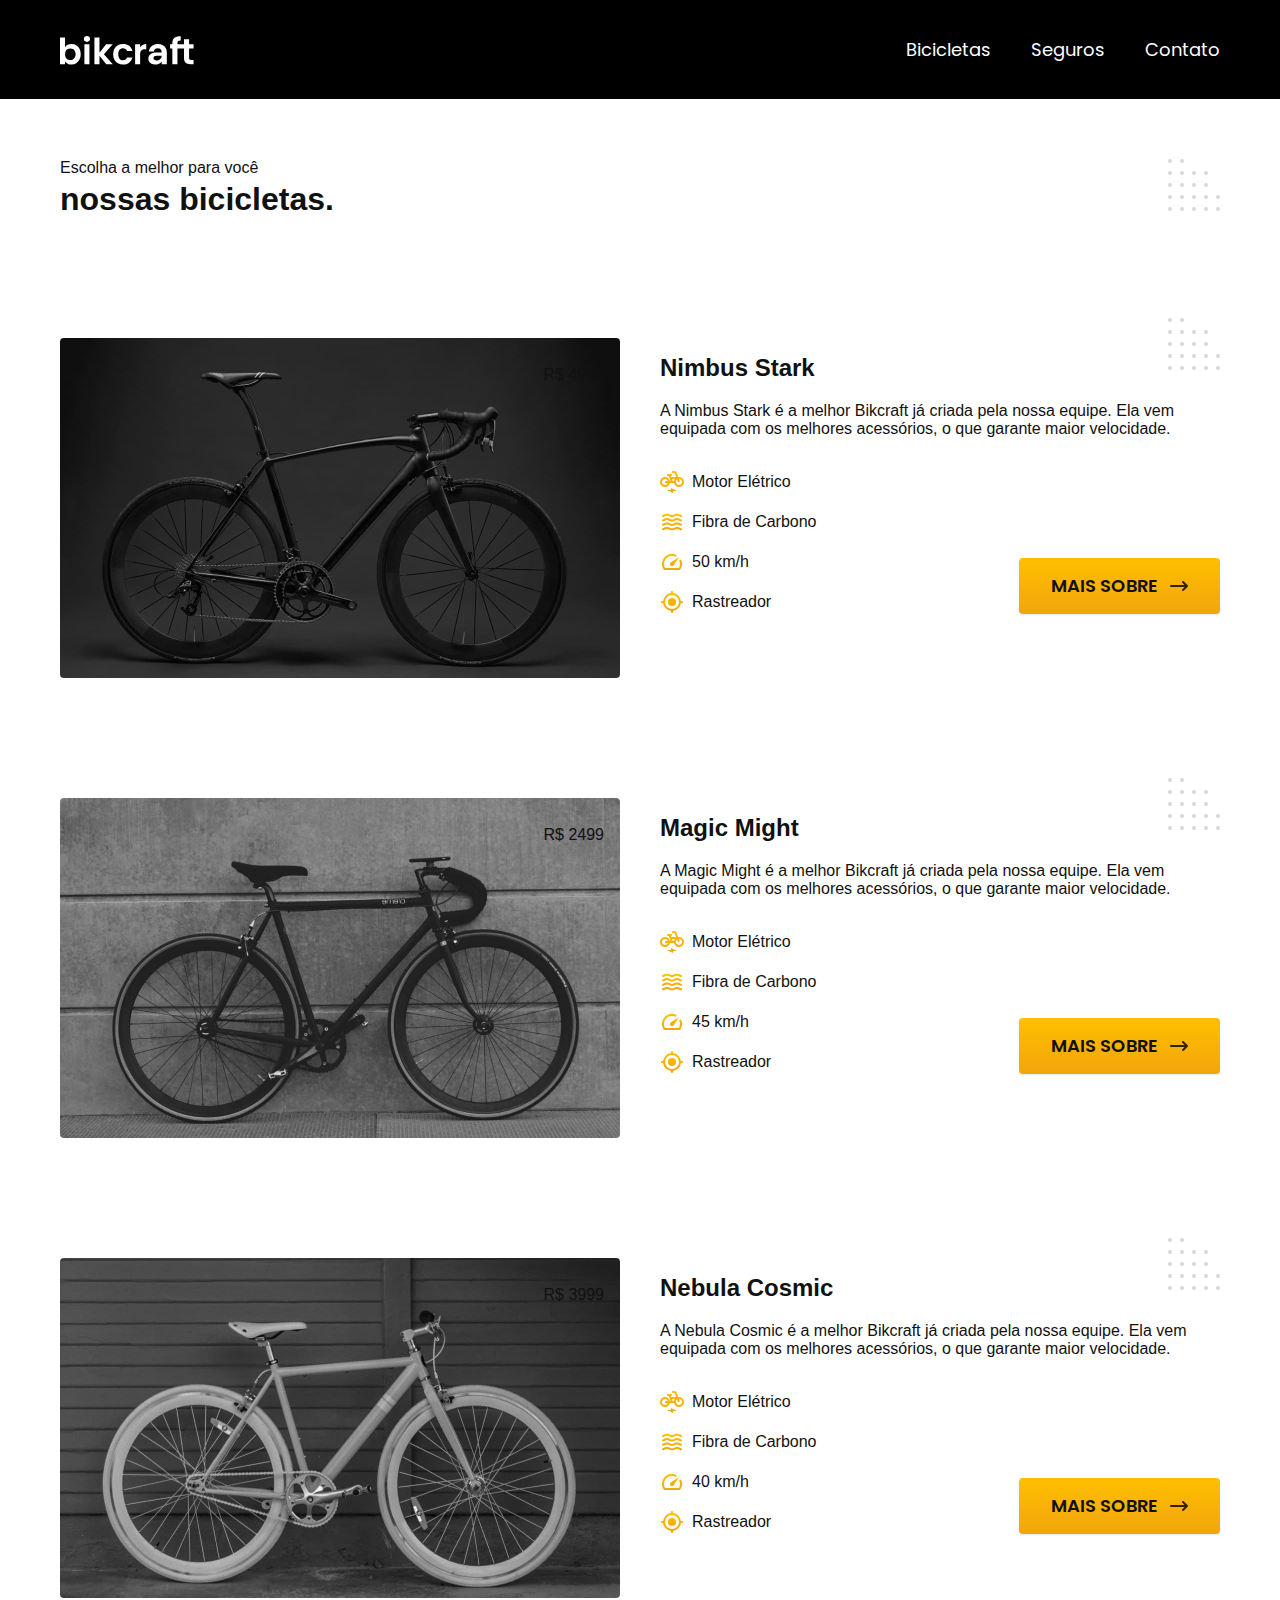
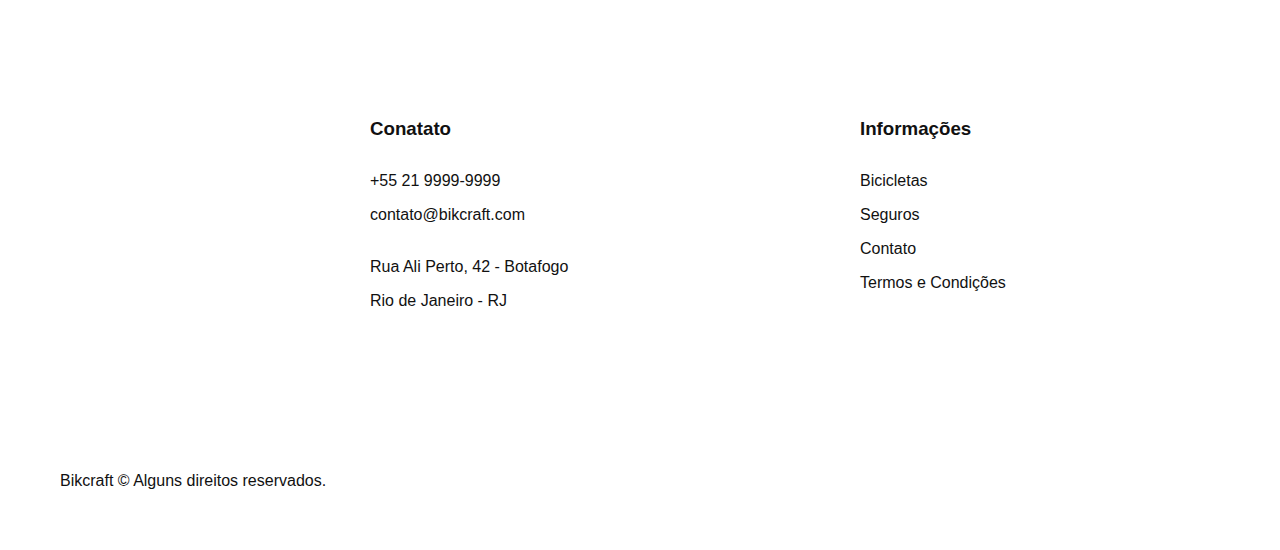
==== bicicletas.html @ 782e86a0 "decoracao" ====
<!DOCTYPE html>

<html lang="pt-br">

<head>
  <meta charset="UTF-8">
  <meta name="viewport" content="width=device-width, initial-scale=1.0">
  <title>Bicicletas | Bikcraft</title>
  <meta name="description" content="Bicicletas.">

  <link rel="stylesheet" href="./css/style.css">

  <link rel="preconnect" href="https://fonts.googleapis.com">
  <link rel="preconnect" href="https://fonts.gstatic.com" crossorigin>
  <link href="https://fonts.googleapis.com/css2?family=Fira+Sans:wght@400;700&family=Merriweather:ital,wght@1,900&family=Poppins:wght@400;600&family=Roboto:wght@400;500&display=swap" rel="stylesheet">

</head>

<body id="bicicletas">
  <header class="header-bg">
    <div class="header container">
      <a href="./">
        <img src="./img/bikcraft.svg" alt="Bikcraft">
      </a>
      <nav aria-laber="primaria">
        <ul class="header-menu font-1-m cor-0">
          <li><a href="./bicicletas.html">Bicicletas</a></li>
          <li><a href="./seguros.html">Seguros</a></li>
          <li><a href="./contato.html">Contato</a></li>
        </ul>
      </nav>
    </div>
  </header>

  <main>
    <div class="titulo-bg">
      <div class="titulo container">
        <p class="font-2-l-b cor-5">Escolha a melhor para você</p>
        <h1 class="font-1-xxl cor-0">nossas bicicletas<span class="cor-p1">.</span></h1>
      </div>
    </div>

      <div class="bicicletas container">
        <div class="bicicletas-imagem">
          <img src="./img/bicicletas/nimbus.jpg" alt="Bicicleta preta">
          <span class="font-2-m cor-0">R$ 4999</span>
        </div>
        <div class="bicicletas-conteudo">
          <h2 class="font-1-xl">Nimbus Stark</h2>
          <p class="font-2-s cor-8">A Nimbus Stark é a melhor Bikcraft já criada pela nossa equipe. Ela vem equipada com os melhores acessórios, o que garante maior velocidade.</p>
          <ul class="font-1-m cor-8">
            <li><img src="./img/icones/eletrica.svg" alt="">Motor Elétrico</li>
            <li><img src="./img/icones/carbono.svg" alt="">Fibra de Carbono</li>
            <li><img src="./img/icones/velocidade.svg" alt="">50 km/h</li>
            <li><img src="./img/icones/rastreador.svg" alt="">Rastreador</li>
          </ul>
          <a class="botao seta" href="./bicicletas/nimbus.html">Mais Sobre</a>
        </div>
      </div>
    
    <div class="bicicletas-bg">
      <div class="bicicletas container">
        <div class="bicicletas-imagem">
          <img src="./img/bicicletas/magic.jpg" alt="Bicicleta preta">
          <span class="font-2-m cor-0">R$ 2499</span>
        </div>
        <div class="bicicletas-conteudo">
          <h2 class="font-1-xl cor-0">Magic Might</h2>
          <p class="font-2-s cor-5">A Magic Might é a melhor Bikcraft já criada pela nossa equipe. Ela vem equipada com os melhores acessórios, o que garante maior velocidade.</p>
          <ul class="font-1-m cor-5">
            <li><img src="./img/icones/eletrica.svg" alt="">Motor Elétrico</li>
            <li><img src="./img/icones/carbono.svg" alt="">Fibra de Carbono</li>
            <li><img src="./img/icones/velocidade.svg" alt="">45 km/h</li>
            <li><img src="./img/icones/rastreador.svg" alt="">Rastreador</li>
          </ul>
          <a class="botao seta" href="./bicicletas/magic.html">Mais Sobre</a>
        </div>
      </div>
    </div>

      <div class="bicicletas container">
        <div class="bicicletas-imagem">
          <img src="./img/bicicletas/nebula.jpg" alt="Bicicleta preta">
          <span class="font-2-m cor-0">R$ 3999</span>
        </div>
        <div class="bicicletas-conteudo">
          <h2 class="font-1-xl">Nebula Cosmic</h2>
          <p class="font-2-s cor-8">A Nebula Cosmic é a melhor Bikcraft já criada pela nossa equipe. Ela vem equipada com os melhores acessórios, o que garante maior velocidade.</p>
          <ul class="font-1-m cor-8">
            <li><img src="./img/icones/eletrica.svg" alt="">Motor Elétrico</li>
            <li><img src="./img/icones/carbono.svg" alt="">Fibra de Carbono</li>
            <li><img src="./img/icones/velocidade.svg" alt="">40 km/h</li>
            <li><img src="./img/icones/rastreador.svg" alt="">Rastreador</li>
          </ul>
          <a class="botao seta" href="./bicicletas/nebula.html">Mais Sobre</a>
        </div>
      </div>
    
  </main>

  <footer class="footer-bg">
    <div class="footer container">
      <img src="./img/bikcraft.svg" alt="Bikcraft">
      <div class="footer-contato">
        <h3 class="font-2-l-b cor-0">Conatato</h3>
        <ul class="font-2-m cor-5">
          <li><a href="tel:+552199999999">+55 21 9999-9999</a></li>
          <li><a href="mailto:contato@bikcraft.com">contato@bikcraft.com</a></li>
          <li>Rua Ali Perto, 42 - Botafogo</li>
          <li>Rio de Janeiro - RJ</li>
        </ul>
        <div class="footer-redes">
          <a href="./">
            <img src="./img/redes/instagram.svg" alt="Instagram">
          </a>
          <a href="./">
            <img src="./img/redes/facebook.svg" alt="Facebook">
          </a>
          <a href="./">
            <img src="./img/redes/youtube.svg" alt="Youtube">
          </a>
        </div>
      </div>
      <div class="footer-informacoes">
        <h3 class="font-2-l-b cor-0">Informações</h3>
        <nav>
          <ul class="font-1-m cor-5">
            <li><a href="./bicicletas.html">Bicicletas</a></li>
            <li><a href="./seguros.html">Seguros</a></li>
            <li><a href="./contato.html">Contato</a></li>
            <li><a href="./termos.html">Termos e Condições</a></li>
          </ul>
        </nav>
      </div>
      <p class="footer-copy font-2-m cor-6">Bikcraft © Alguns direitos reservados.</p>
    </div>
  </footer>
</body>



</html>
---- css/style.css ----
@import "./global/global.css";
@import ".//utilidades/tipografia.css";
@import ".//utilidades/cores.css";

@import "./global/header.css";
@import "./global/footer.css";

/* Utilidades */
@import "./utilidades/componentes.css";
@import "./utilidades/formulario.css";

/* Home */
@import "./home/introducao.css";
@import "./home/tecnologia.css";
@import "./home/parceiros.css";
@import "./home/depoimento.css";

/* Bicicletas */
@import "./bicicletas.css/bicicletas-lista.css";
@import "./bicicletas.css/bicicletas.css";

/* Bicicleta */
@import "./bicicleta.css/bicicleta.css";
@import "./bicicleta.css/seguro.css";

/* Seguros */
@import "./seguros/seguros.css";
@import "./seguros/vantagens.css";
@import "./seguros/perguntas.css";

/* Contato */
@import "./contato/contato.css";
@import "./contato/lojas.css";

/* Termos */
@import "./termos/termos.css";
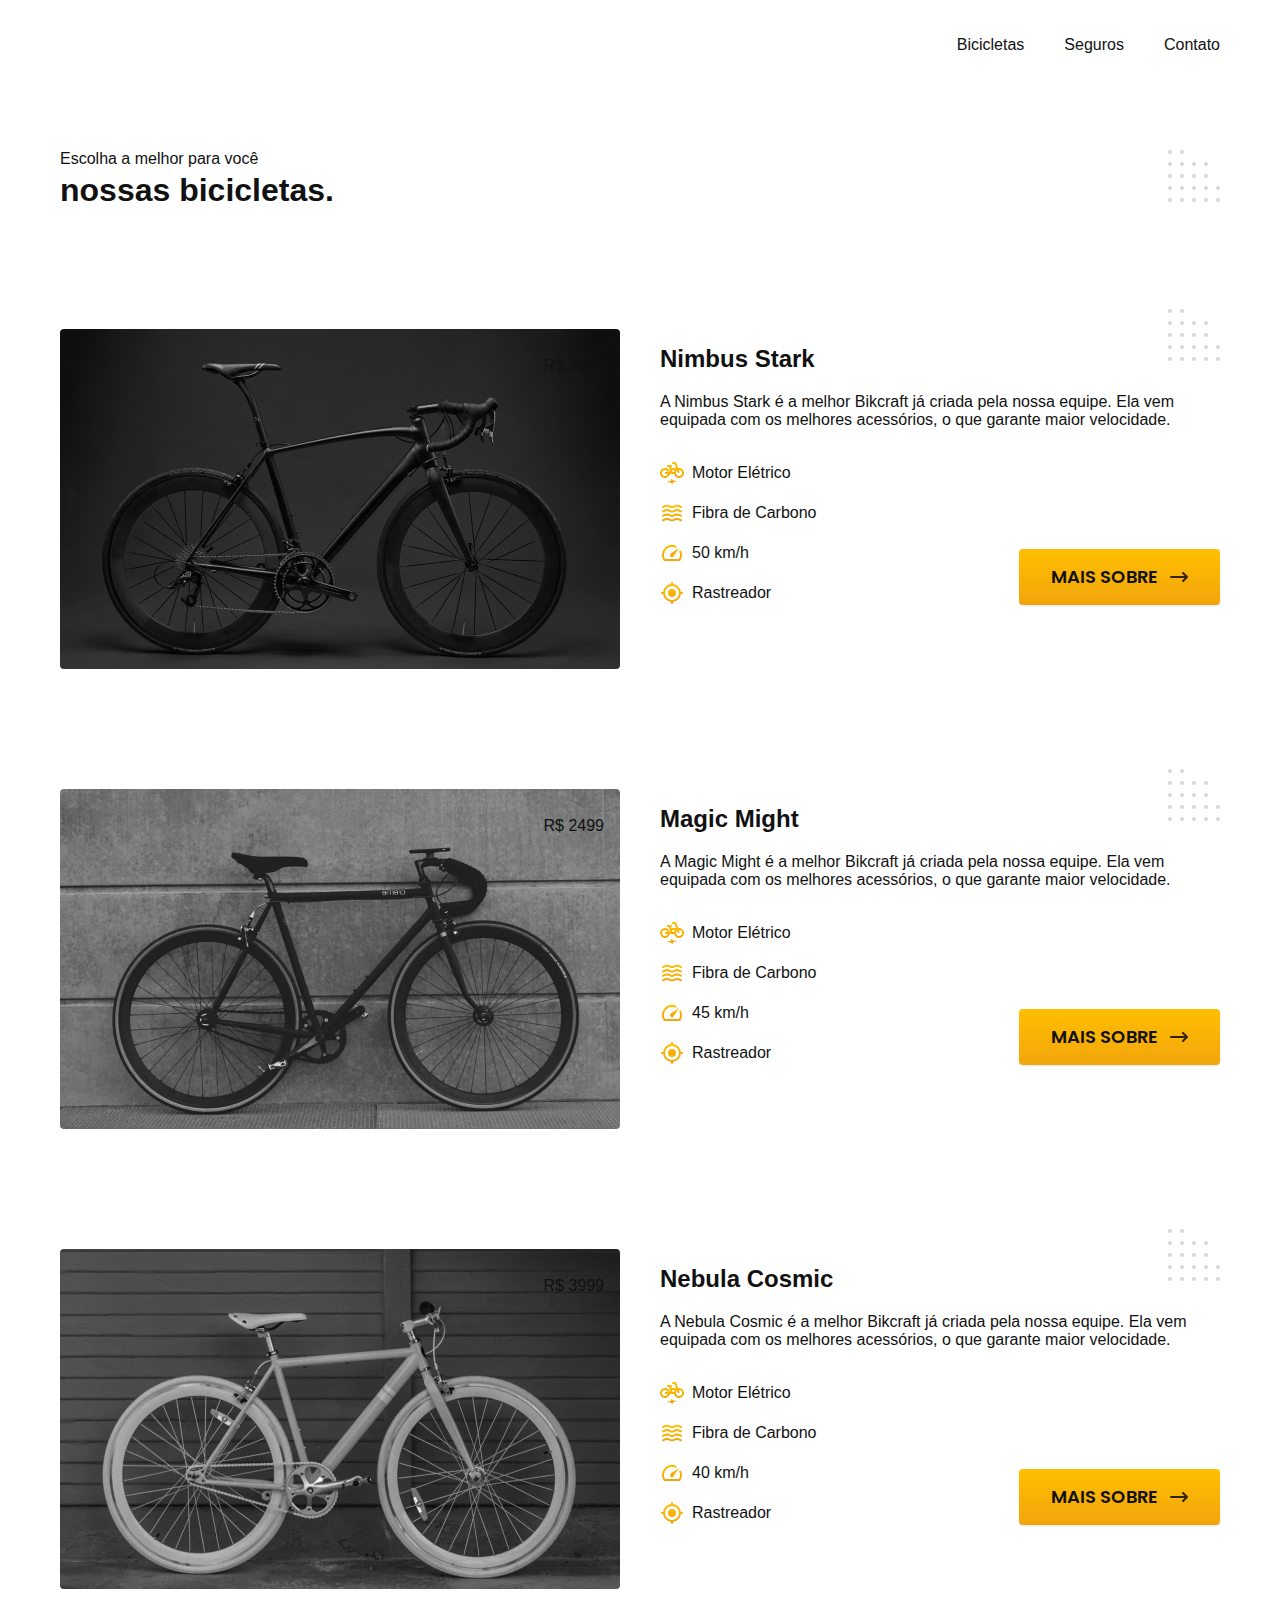
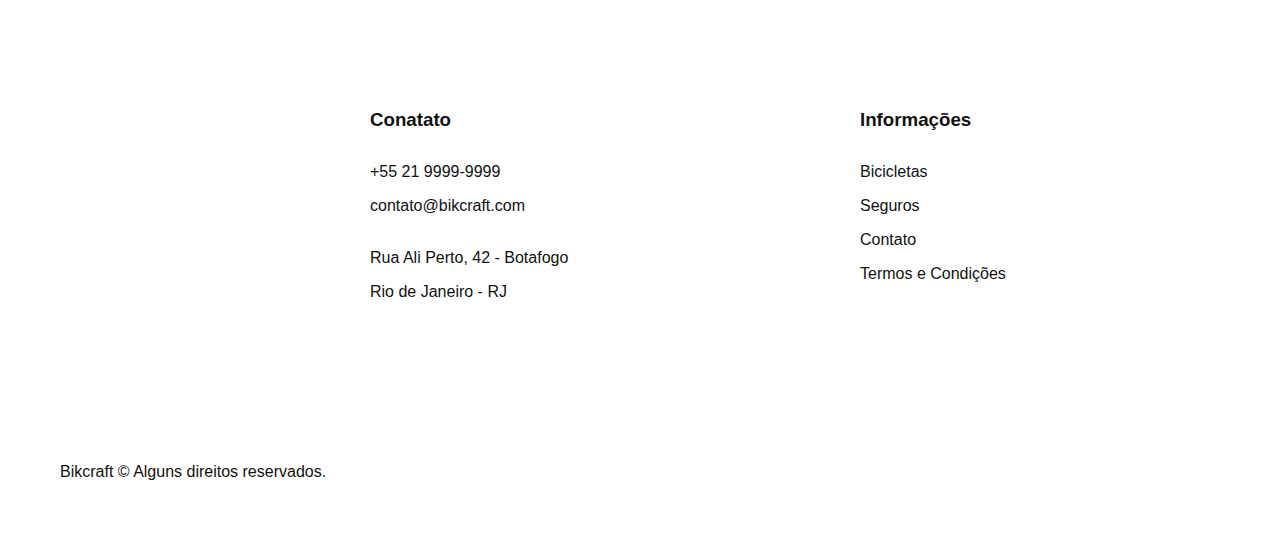
==== commit 619920ce: "menu-ativo" ====
--- a/bicicletas.html
+++ b/bicicletas.html
@@ -8,6 +8,7 @@
   <title>Bicicletas | Bikcraft</title>
   <meta name="description" content="Bicicletas.">
 
+  <link rel="preload" href="./css/style.css" as="style">
   <link rel="stylesheet" href="./css/style.css">
 
   <link rel="preconnect" href="https://fonts.googleapis.com">
@@ -20,7 +21,7 @@
   <header class="header-bg">
     <div class="header container">
       <a href="./">
-        <img src="./img/bikcraft.svg" alt="Bikcraft">
+        <img src="./img/bikcraft.svg" width="136" height="32" alt="Bikcraft">
       </a>
       <nav aria-laber="primaria">
         <ul class="header-menu font-1-m cor-0">
@@ -42,17 +43,17 @@
 
       <div class="bicicletas container">
         <div class="bicicletas-imagem">
-          <img src="./img/bicicletas/nimbus.jpg" alt="Bicicleta preta">
+          <img src="./img/bicicletas/nimbus.jpg" width="1120" height="680" alt="Bicicleta preta">
           <span class="font-2-m cor-0">R$ 4999</span>
         </div>
         <div class="bicicletas-conteudo">
           <h2 class="font-1-xl">Nimbus Stark</h2>
           <p class="font-2-s cor-8">A Nimbus Stark é a melhor Bikcraft já criada pela nossa equipe. Ela vem equipada com os melhores acessórios, o que garante maior velocidade.</p>
           <ul class="font-1-m cor-8">
-            <li><img src="./img/icones/eletrica.svg" alt="">Motor Elétrico</li>
-            <li><img src="./img/icones/carbono.svg" alt="">Fibra de Carbono</li>
-            <li><img src="./img/icones/velocidade.svg" alt="">50 km/h</li>
-            <li><img src="./img/icones/rastreador.svg" alt="">Rastreador</li>
+            <li><img src="./img/icones/eletrica.svg" width="32" height="32" alt="">Motor Elétrico</li>
+            <li><img src="./img/icones/carbono.svg" width="32" height="32" alt="">Fibra de Carbono</li>
+            <li><img src="./img/icones/velocidade.svg" width="32" height="32" alt="">50 km/h</li>
+            <li><img src="./img/icones/rastreador.svg" width="32" height="32" alt="">Rastreador</li>
           </ul>
           <a class="botao seta" href="./bicicletas/nimbus.html">Mais Sobre</a>
         </div>
@@ -61,17 +62,17 @@
     <div class="bicicletas-bg">
       <div class="bicicletas container">
         <div class="bicicletas-imagem">
-          <img src="./img/bicicletas/magic.jpg" alt="Bicicleta preta">
+          <img src="./img/bicicletas/magic.jpg" width="1120" height="680" alt="Bicicleta preta">
           <span class="font-2-m cor-0">R$ 2499</span>
         </div>
         <div class="bicicletas-conteudo">
           <h2 class="font-1-xl cor-0">Magic Might</h2>
           <p class="font-2-s cor-5">A Magic Might é a melhor Bikcraft já criada pela nossa equipe. Ela vem equipada com os melhores acessórios, o que garante maior velocidade.</p>
           <ul class="font-1-m cor-5">
-            <li><img src="./img/icones/eletrica.svg" alt="">Motor Elétrico</li>
-            <li><img src="./img/icones/carbono.svg" alt="">Fibra de Carbono</li>
-            <li><img src="./img/icones/velocidade.svg" alt="">45 km/h</li>
-            <li><img src="./img/icones/rastreador.svg" alt="">Rastreador</li>
+            <li><img src="./img/icones/eletrica.svg" width="32" height="32" alt="">Motor Elétrico</li>
+            <li><img src="./img/icones/carbono.svg" width="32" height="32" alt="">Fibra de Carbono</li>
+            <li><img src="./img/icones/velocidade.svg" width="32" height="32" alt="">45 km/h</li>
+            <li><img src="./img/icones/rastreador.svg" width="32" height="32" alt="">Rastreador</li>
           </ul>
           <a class="botao seta" href="./bicicletas/magic.html">Mais Sobre</a>
         </div>
@@ -80,17 +81,17 @@
 
       <div class="bicicletas container">
         <div class="bicicletas-imagem">
-          <img src="./img/bicicletas/nebula.jpg" alt="Bicicleta preta">
+          <img src="./img/bicicletas/nebula.jpg" width="1120" height="680" alt="Bicicleta preta">
           <span class="font-2-m cor-0">R$ 3999</span>
         </div>
         <div class="bicicletas-conteudo">
           <h2 class="font-1-xl">Nebula Cosmic</h2>
           <p class="font-2-s cor-8">A Nebula Cosmic é a melhor Bikcraft já criada pela nossa equipe. Ela vem equipada com os melhores acessórios, o que garante maior velocidade.</p>
           <ul class="font-1-m cor-8">
-            <li><img src="./img/icones/eletrica.svg" alt="">Motor Elétrico</li>
-            <li><img src="./img/icones/carbono.svg" alt="">Fibra de Carbono</li>
-            <li><img src="./img/icones/velocidade.svg" alt="">40 km/h</li>
-            <li><img src="./img/icones/rastreador.svg" alt="">Rastreador</li>
+            <li><img src="./img/icones/eletrica.svg" width="32" height="32" alt="">Motor Elétrico</li>
+            <li><img src="./img/icones/carbono.svg" width="32" height="32" alt="">Fibra de Carbono</li>
+            <li><img src="./img/icones/velocidade.svg" width="32" height="32" alt="">40 km/h</li>
+            <li><img src="./img/icones/rastreador.svg" width="32" height="32" alt="">Rastreador</li>
           </ul>
           <a class="botao seta" href="./bicicletas/nebula.html">Mais Sobre</a>
         </div>
@@ -100,7 +101,7 @@
 
   <footer class="footer-bg">
     <div class="footer container">
-      <img src="./img/bikcraft.svg" alt="Bikcraft">
+      <img src="./img/bikcraft.svg" width="136" height="32" alt="Bikcraft">
       <div class="footer-contato">
         <h3 class="font-2-l-b cor-0">Conatato</h3>
         <ul class="font-2-m cor-5">
@@ -111,13 +112,13 @@
         </ul>
         <div class="footer-redes">
           <a href="./">
-            <img src="./img/redes/instagram.svg" alt="Instagram">
+            <img src="./img/redes/instagram.svg" width="32" height="32" alt="Instagram">
           </a>
           <a href="./">
-            <img src="./img/redes/facebook.svg" alt="Facebook">
+            <img src="./img/redes/facebook.svg" width="32" height="32" alt="Facebook">
           </a>
           <a href="./">
-            <img src="./img/redes/youtube.svg" alt="Youtube">
+            <img src="./img/redes/youtube.svg" width="32" height="32" alt="Youtube">
           </a>
         </div>
       </div>
@@ -135,8 +136,8 @@
       <p class="footer-copy font-2-m cor-6">Bikcraft © Alguns direitos reservados.</p>
     </div>
   </footer>
+<script src="./js/script.js"></script>
 </body>
 
 
-
 </html>